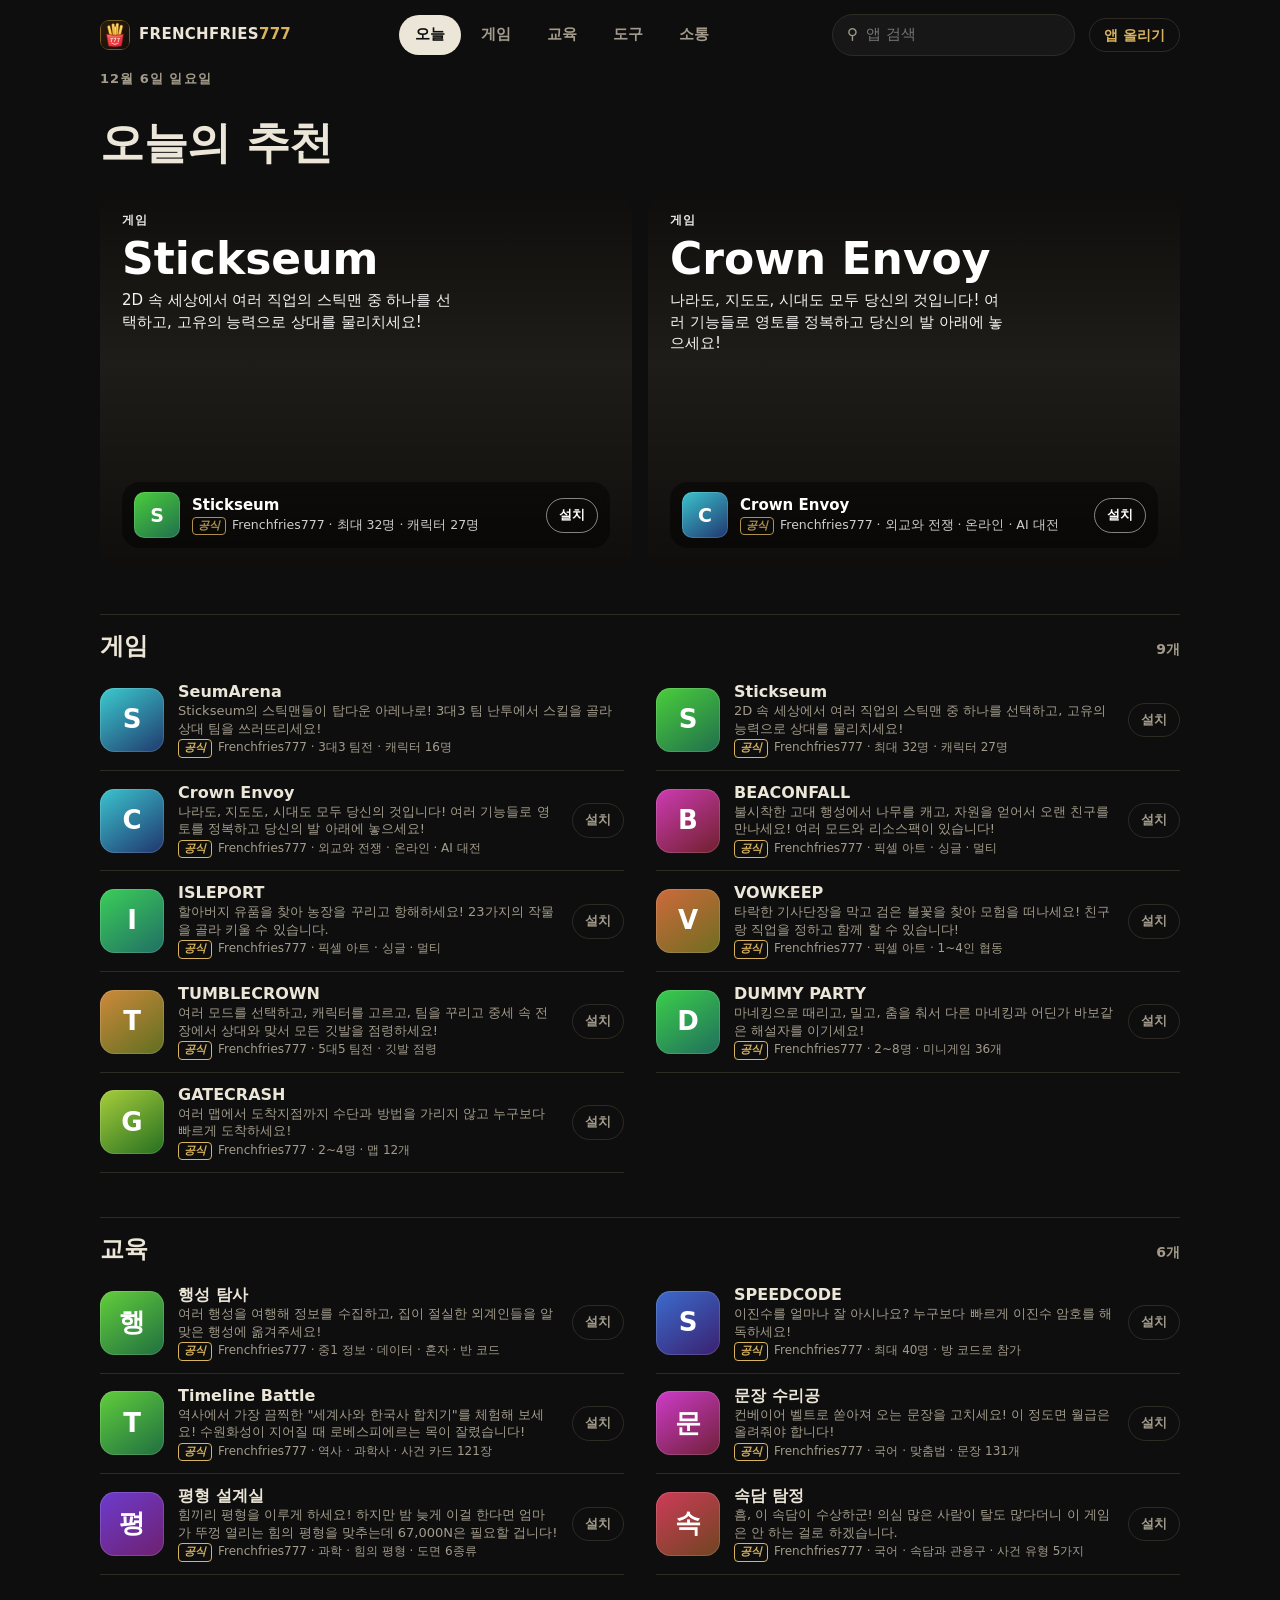
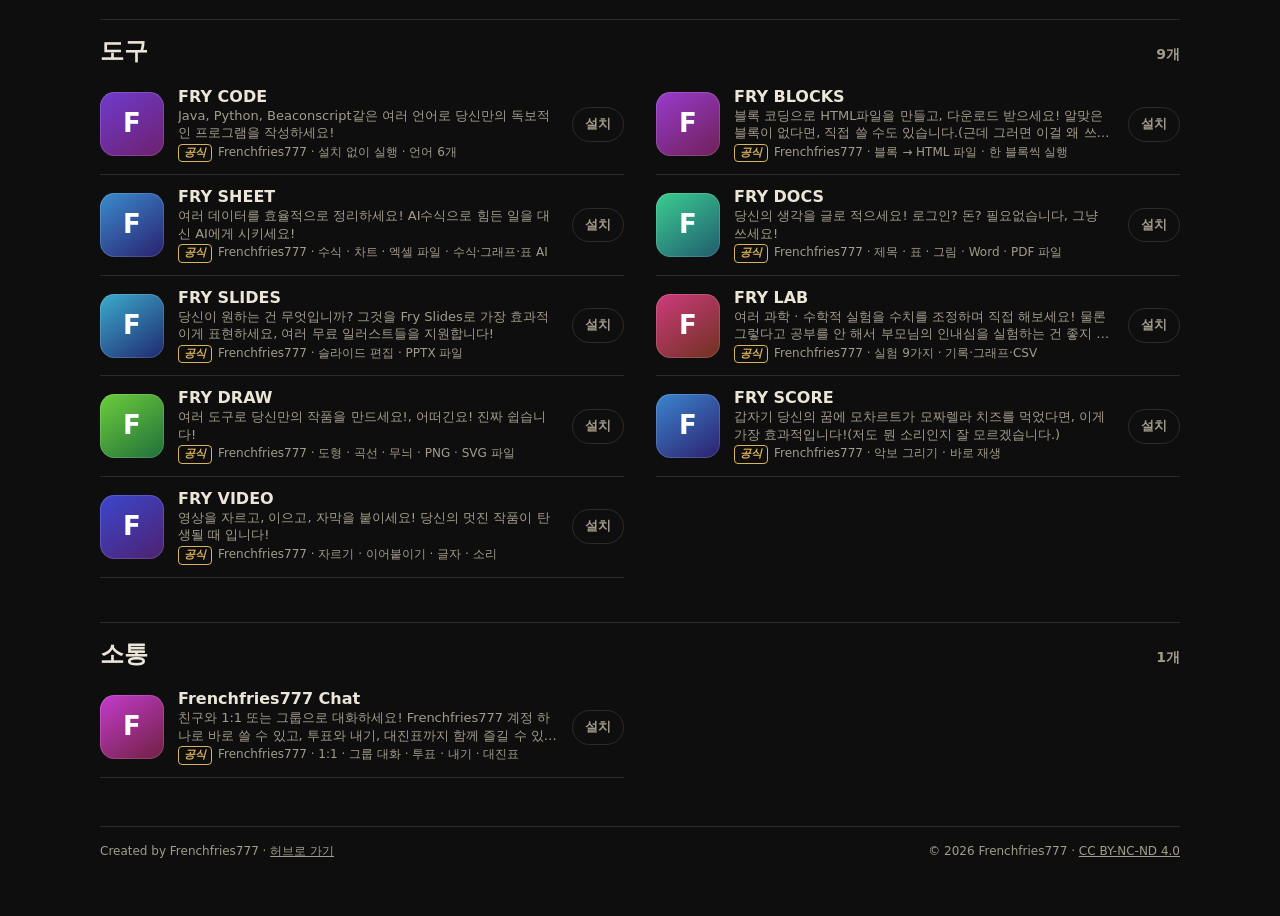
==== app/index.html @ d3cf6974 "스토어 색을 사이트 다크/라이트 설정과 공유 Co-Authored-By: Claude Sonnet 5.5 <noreply@anthropic.com>" ====
<!DOCTYPE html>
<html lang="ko">
<head>
<meta charset="UTF-8">
<meta name="viewport" content="width=device-width, initial-scale=1, viewport-fit=cover">
<meta name="copyright" content="© 2026 Frenchfries777. CC BY-NC-ND 4.0 (https://creativecommons.org/licenses/by-nc-nd/4.0/)">
<title>Frenchfries777 앱 스토어</title>
<meta name="description" content="Frenchfries777의 게임, 교육 앱, 도구를 한곳에서 열어 보세요. 설치 없이 브라우저에서 바로 해요.">
<link rel="canonical" href="https://apps.frenchfries777.com/">
<link rel="icon" href="favicon.svg" type="image/svg+xml">
<meta name="theme-color" content="#0e0e0e">
<link rel="manifest" href="manifest.webmanifest">
<link rel="apple-touch-icon" href="https://frenchfries777.com/apple-touch-icon.png">
<meta name="apple-mobile-web-app-capable" content="yes">
<meta name="mobile-web-app-capable" content="yes">
<meta name="apple-mobile-web-app-title" content="FF Apps">
<meta property="og:title" content="Frenchfries777 앱 스토어">
<meta property="og:description" content="게임, 교육 앱, 도구를 한곳에서. 설치 없이 바로 해요.">
<meta property="og:type" content="website">
<meta property="og:url" content="https://apps.frenchfries777.com/">
<meta property="og:site_name" content="Frenchfries777">
<meta property="og:locale" content="ko_KR">
<meta property="og:image" content="https://frenchfries777.com/games/og/hub.jpg">
<meta property="og:image:width" content="1200">
<meta property="og:image:height" content="630">
<meta name="twitter:card" content="summary_large_image">
<meta name="twitter:image" content="https://frenchfries777.com/games/og/hub.jpg">
<link rel="preconnect" href="https://frenchfries777.com">
<link rel="preload" href="https://frenchfries777.com/games/stickseum.webp" as="image">
<link rel="preload" href="https://frenchfries777.com/games/crown-envoy.webp" as="image">
<script src="theme.js?v=1"></script>
<link rel="stylesheet" href="store.css?v=4">
</head>
<body>
<div class="wrap">
  <header class="top">
    <a class="logo" href="./"><img src="favicon.svg" alt="" width="30" height="30"><span>FRENCHFRIES<b>777</b></span></a>
    <nav class="tabs" role="tablist" aria-label="분류" id="tabs">
      <button class="tab" role="tab" data-t="all" aria-selected="true">오늘</button>
      <button class="tab" role="tab" data-t="games" aria-selected="false">게임</button>
      <button class="tab" role="tab" data-t="educations" aria-selected="false">교육</button>
      <button class="tab" role="tab" data-t="tools" aria-selected="false">도구</button>
      <button class="tab" role="tab" data-t="social" aria-selected="false">소통</button>
    </nav>
    <label class="srch"><span aria-hidden="true">&#9906;</span><input id="q" type="search" placeholder="앱 검색" aria-label="앱 검색" autocomplete="off"></label>
    <a class="up" href="https://frenchfries777.com/store/submit/">앱 올리기</a>
    <button class="inst" id="inst" type="button" hidden>설치</button>
  </header>

  <main>
    <div class="date" id="date"></div>
    <h1 id="h1">오늘의 추천</h1>
    <section class="feat" id="feat" aria-label="추천"></section>
    <div id="body"></div>
    <noscript><p class="note">앱 목록을 보려면 자바스크립트가 필요해요.</p></noscript>
  </main>

  <footer class="foot">
    <span>Created by Frenchfries777 · <a href="https://frenchfries777.com/">허브로 가기</a></span>
    <span class="ff-copy">© 2026 Frenchfries777 · <a href="https://creativecommons.org/licenses/by-nc-nd/4.0/deed.ko" target="_blank" rel="noopener">CC BY-NC-ND 4.0</a></span>
  </footer>
</div>
<script src="store.js?v=12"></script>
</body>
</html>
---- app/store.css ----
/* 앱 스토어 첫 화면: 상단 탭 + 오늘의 추천 큰 카드 + 섹션별 앱 목록(아이콘·이름·소개·열기) */
:root{
  --bg:#0e0e0e; --panel:#171717; --panel2:#201e1a; --line:#2e2b25; --fg:#ece6d8; --dim:#a39c8c; --fry:#d9b45f; --fryfg:#1a1206; --btn:#26231d;
  --head:'Space Grotesk','Noto Sans KR',system-ui,sans-serif; --body:'Noto Sans KR',system-ui,-apple-system,'Segoe UI',sans-serif;
  color-scheme:dark;
}
html[data-st=light]{
  --bg:#f6f3ec; --panel:#ffffff; --panel2:#efe9da; --line:#e3ddcf; --fg:#1b1812; --dim:#6f6859; --fry:#a87a14; --fryfg:#fff; --btn:#efe9da; color-scheme:light}
html[data-sa=red]{--fry:#e0584b}
html[data-sa=blue]{--fry:#5aa2ff}
html[data-st=light][data-sa=red]{--fry:#c0392b}
html[data-st=light][data-sa=blue]{--fry:#1f6fd1}
html[data-st=light][data-sa=yellow]{--bg:#fbf3d0;--panel:#fffbe6;--panel2:#f5e9b0;--line:#e6d68a;--btn:#f5e9b0}
*{box-sizing:border-box}
html{-webkit-text-size-adjust:100%}
body{margin:0;background:var(--bg);color:var(--fg);font-family:var(--body);font-size:15px;line-height:1.45;
  padding-left:max(16px,env(safe-area-inset-left,0px));padding-right:max(16px,env(safe-area-inset-right,0px));
  padding-top:env(safe-area-inset-top,0px);padding-bottom:env(safe-area-inset-bottom,0px)}
.wrap{max-width:1080px;margin:0 auto;padding-bottom:56px}
a{color:inherit;text-decoration:none}
button,input{font:inherit;color:inherit}
button{cursor:pointer}
:focus-visible{outline:2px solid var(--fry);outline-offset:2px}

.top{display:flex;align-items:center;gap:14px;padding-block:14px;flex-wrap:wrap}
.logo{display:flex;align-items:center;gap:9px;font-family:var(--head);font-weight:700;letter-spacing:.02em}
.logo img{border-radius:9px}
.logo b{color:var(--fry)}
.tabs{display:flex;gap:4px;margin-inline:auto}
.tab{border:0;background:none;padding:9px 16px;border-radius:999px;color:var(--dim);font-weight:700}
.tab[aria-selected=true]{background:var(--fg);color:var(--bg)}
.srch{display:flex;align-items:center;gap:8px;background:var(--panel);border:1px solid var(--line);border-radius:999px;padding:0 14px;color:var(--dim);min-width:200px}
.srch input{flex:1;min-width:0;border:0;background:none;padding:9px 0;outline:0}
.srch:focus-within{border-color:var(--fry)}

h1{font-family:var(--head);font-size:clamp(30px,5vw,44px);margin:22px 0 4px;letter-spacing:-.01em}
.date{color:var(--dim);font-size:13px;font-weight:700;letter-spacing:.08em;text-transform:uppercase;min-height:1em}
.note{color:var(--dim);margin:12px 2px}

.feat{display:grid;grid-template-columns:1fr 1fr;gap:16px;margin-top:16px}
.feat:empty{display:none}
.fc{position:relative;overflow:hidden;border-radius:26px;min-height:380px;padding:22px;display:flex;flex-direction:column;justify-content:space-between;color:#fff;isolation:isolate;background:var(--panel2)}
.fc .bg{position:absolute;inset:0;z-index:-2;background-size:cover;background-position:center}
.fc:after{content:"";position:absolute;inset:0;z-index:-1;background:linear-gradient(180deg,rgba(0,0,0,.55) 0%,rgba(0,0,0,.05) 45%,rgba(0,0,0,.55) 100%)}
.fc .lab{font-size:12px;font-weight:700;letter-spacing:.12em;opacity:.9}
.fc h2{font-family:var(--head);font-size:clamp(30px,4.4vw,44px);line-height:1.05;margin:6px 0 8px;text-wrap:balance}
.fc p{margin:0;max-width:36ch;opacity:.95;display:-webkit-box;-webkit-line-clamp:3;-webkit-box-orient:vertical;overflow:hidden}
.fc .bar{display:flex;align-items:center;gap:12px;background:rgba(0,0,0,.42);backdrop-filter:blur(8px);border-radius:18px;padding:10px 12px}
.fc .bar .ic{width:46px;height:46px;font-size:19px}
.fc .bar div{flex:1;min-width:0}
.fc .bar b{display:block;line-height:1.2;overflow:hidden;text-overflow:ellipsis;white-space:nowrap}
.fc .bar small{opacity:.8}
.fc .open{background:#fff;color:#111}

.sec{margin-top:44px}
.sh{display:flex;align-items:baseline;justify-content:space-between;border-top:1px solid var(--line);padding-top:14px;margin-bottom:6px}
.sh h3{font-family:var(--head);font-size:24px;margin:0}
.sh span{color:var(--dim);font-size:14px;font-weight:700}
.list{display:grid;grid-template-columns:1fr 1fr;column-gap:32px}
.row{display:flex;align-items:center;gap:14px;padding:12px 0;border-bottom:1px solid var(--line);min-width:0}
.ic{flex:none;width:64px;height:64px;border-radius:22.5%;display:grid;place-items:center;font-family:var(--head);font-weight:700;font-size:26px;color:#fff;overflow:hidden;
  background:linear-gradient(145deg,var(--a,#555),var(--b,#222));box-shadow:inset 0 0 0 1px rgba(255,255,255,.14)}
.ic img{width:100%;height:100%;object-fit:cover;display:block}
.row .t{flex:1;min-width:0}
.row .t b{display:block;font-size:16px;line-height:1.25;overflow:hidden;text-overflow:ellipsis;white-space:nowrap}
.row .t span{display:-webkit-box;-webkit-line-clamp:2;-webkit-box-orient:vertical;overflow:hidden;color:var(--dim);font-size:13px;line-height:1.35}
.row .t em{display:block;font-style:normal;font-size:12px;color:var(--dim);margin-top:2px;overflow:hidden;text-overflow:ellipsis;white-space:nowrap}
.official{display:inline-block;font-size:11px;font-weight:700;color:var(--fry);border:1px solid var(--fry);border-radius:4px;padding:0 5px;margin-right:6px;line-height:1.5}
.open{flex:none;background:var(--btn);color:var(--fry);font-weight:900;padding:7px 18px;border-radius:999px;font-size:14px}
.row:hover .open,.fc:hover .open{background:var(--fry);color:var(--fryfg)}
.get{flex:none;color:var(--dim);font-weight:700;padding:7px 12px;border-radius:999px;font-size:13px;border:1px solid var(--line);cursor:pointer}
.get:hover{color:var(--fry);border-color:var(--fry)}
.fc .get{color:#fff;border-color:rgba(255,255,255,.5)}
.inst{flex:none;background:var(--fry);color:var(--fryfg);font-weight:900;padding:7px 16px;border-radius:999px;font-size:14px;border:0;cursor:pointer}
.inst[hidden]{display:none}
.up{flex:none;border:1px solid var(--line);color:var(--fry);font-weight:800;padding:6px 14px;border-radius:999px;font-size:14px}
.up:hover{border-color:var(--fry)}
.official.comm{color:var(--dim);border-color:var(--dim)}

.foot{margin-top:48px;padding-top:16px;border-top:1px solid var(--line);color:var(--dim);font-size:12px;display:flex;gap:10px;flex-wrap:wrap;justify-content:space-between}
.foot a{text-decoration:underline}

@media (max-width:760px){
  .feat{grid-template-columns:1fr}
  .fc{min-height:330px}
  .list{grid-template-columns:1fr}
  .tabs{order:3;margin-inline:0;width:100%;overflow-x:auto}
  .srch{margin-left:auto;min-width:0;flex:1}
  .logo span{display:none}
}
@media (prefers-reduced-motion:reduce){*{transition:none!important}}
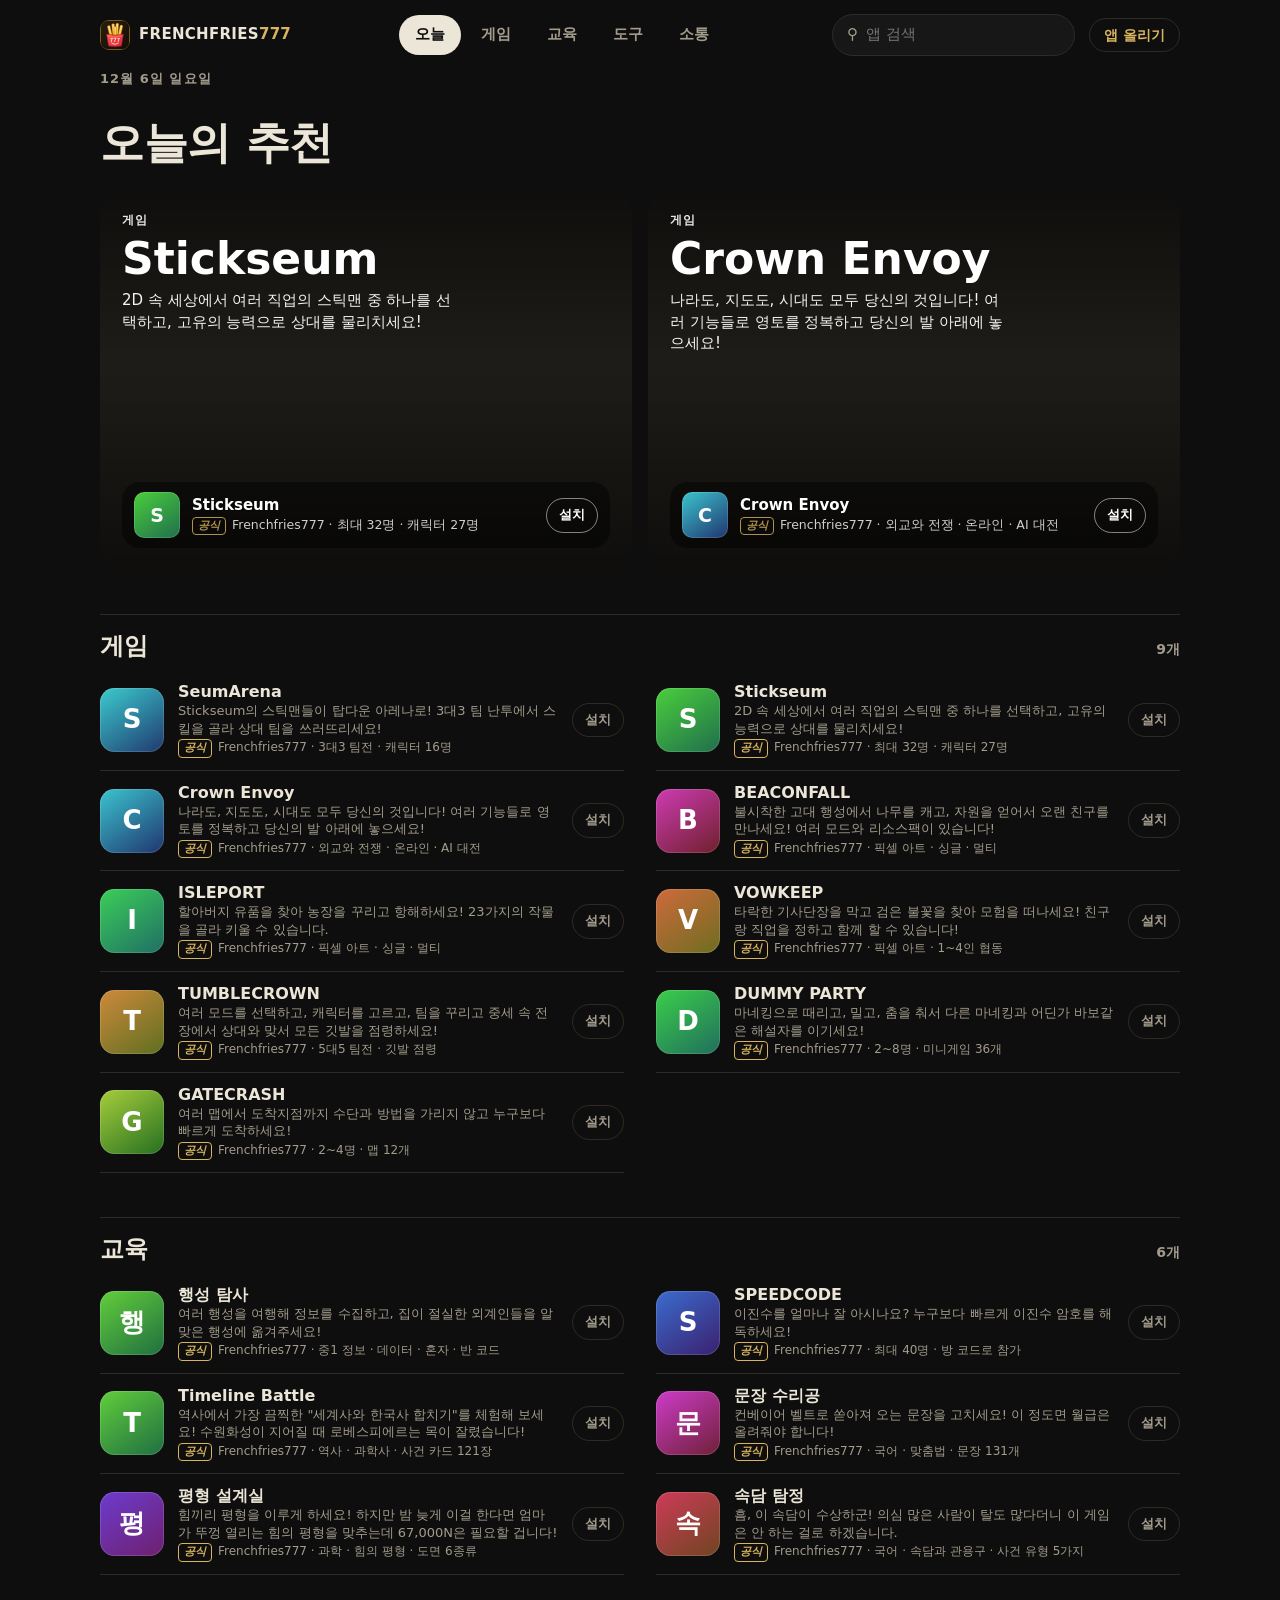
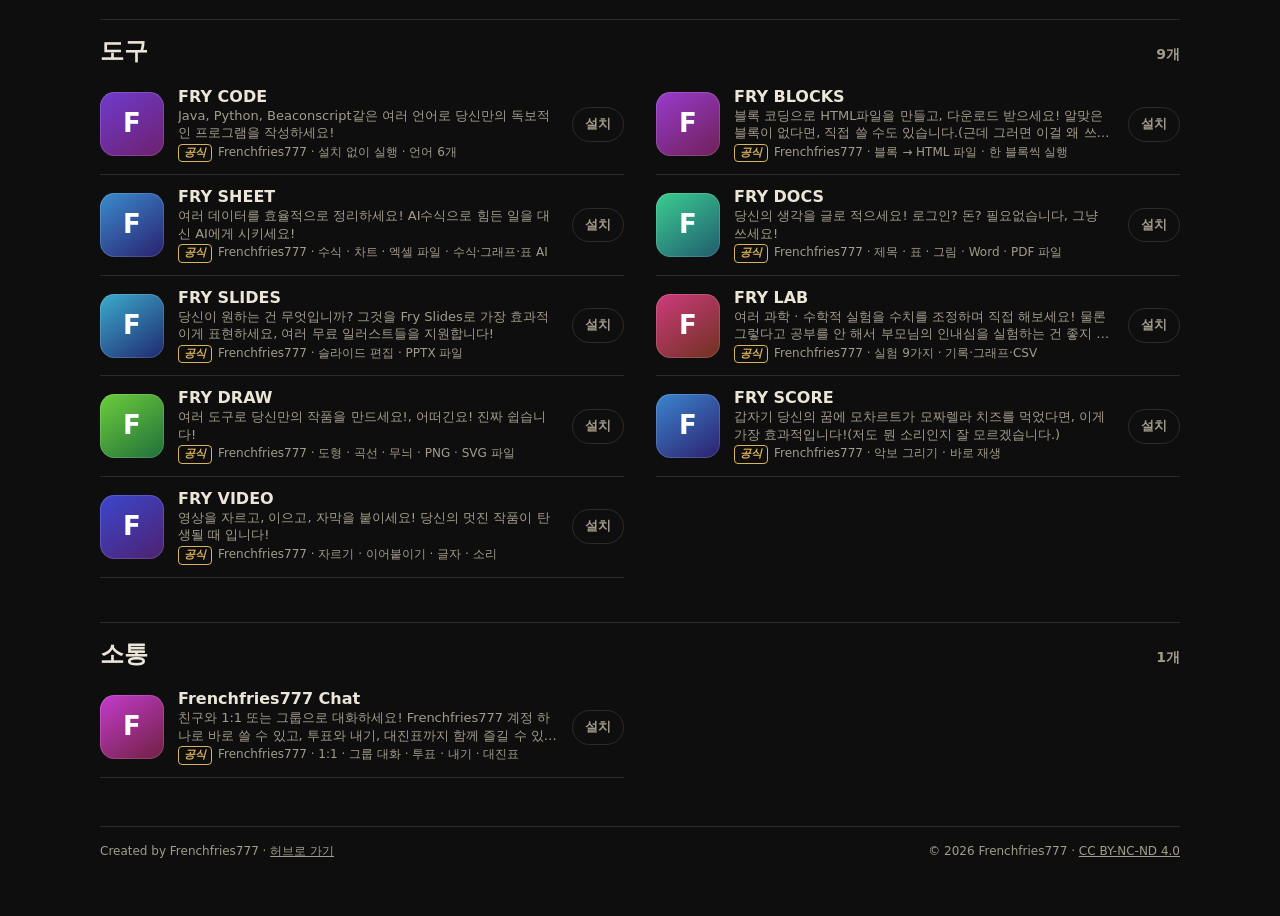
==== commit 2bba76ee: "SeumArena 설치 버튼 복구, 설치 화면에 사진·소개·정보 추가 Co-Authored-By: Claude Sonnet 5.5 <noreply@anthropic.com>" ====
--- a/app/index.html
+++ b/app/index.html
@@ -60,6 +60,6 @@
     <span class="ff-copy">© 2026 Frenchfries777 · <a href="https://creativecommons.org/licenses/by-nc-nd/4.0/deed.ko" target="_blank" rel="noopener">CC BY-NC-ND 4.0</a></span>
   </footer>
 </div>
-<script src="store.js?v=12"></script>
+<script src="store.js?v=13"></script>
 </body>
 </html>
